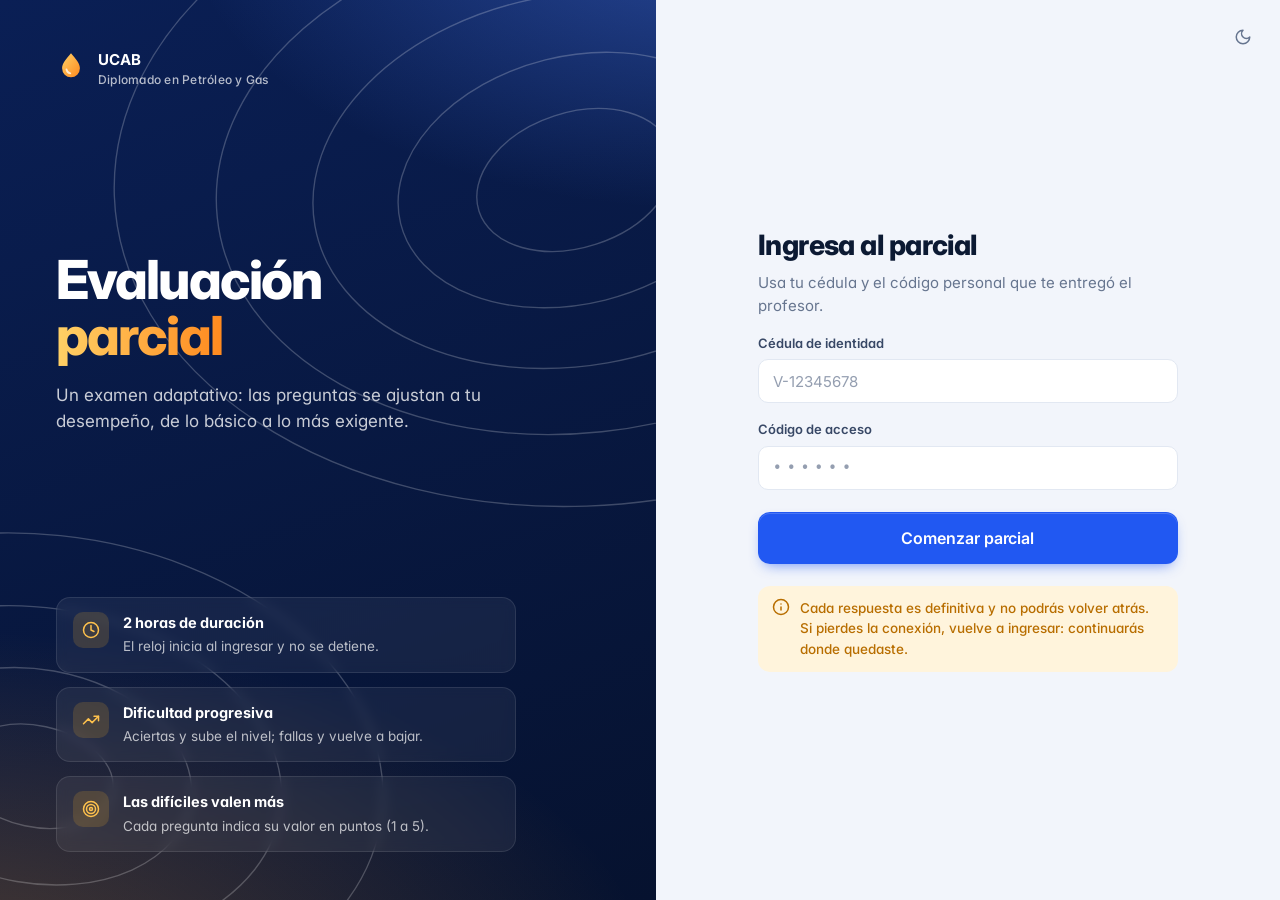
==== index.html @ 0deb5a7c "Ocultar la nota al estudiante: los resultados son solo para el profesor - El servidor ya no envía no" ====
<!doctype html>
<html lang="es">
<head>
<meta charset="utf-8">
<meta name="viewport" content="width=device-width, initial-scale=1">
<title>Parcial Petróleo y Gas</title>
<meta name="robots" content="noindex">
<link rel="icon" href="data:image/svg+xml,%3Csvg xmlns='http://www.w3.org/2000/svg' viewBox='0 0 32 32'%3E%3Cpath d='M16 2.5c5.6 6.6 9.5 11.1 9.5 16A9.5 9.5 0 0 1 6.5 18.5c0-4.9 3.9-9.4 9.5-16Z' fill='%23ff9a2e'/%3E%3C/svg%3E">
<link rel="preconnect" href="https://fonts.googleapis.com">
<link rel="preconnect" href="https://fonts.gstatic.com" crossorigin>
<link rel="stylesheet" href="https://fonts.googleapis.com/css2?family=Inter:wght@400;500;600;700;800&display=swap">
<link rel="stylesheet" href="assets/theme.css">
<link rel="stylesheet" href="assets/student.css">
</head>
<body>

<!-- ═════════ Ingreso ═════════ -->
<section id="login" class="auth">
  <aside class="hero">
    <svg class="topo" viewBox="0 0 800 800" preserveAspectRatio="xMidYMid slice" aria-hidden="true">
      <g fill="none" stroke="#fff" stroke-width="1.2">
        <ellipse cx="620" cy="160" rx="90" ry="60" transform="rotate(-18 620 160)"/>
        <ellipse cx="620" cy="160" rx="160" ry="110" transform="rotate(-14 620 160)"/>
        <ellipse cx="620" cy="160" rx="235" ry="165" transform="rotate(-10 620 160)"/>
        <ellipse cx="620" cy="160" rx="320" ry="225" transform="rotate(-6 620 160)"/>
        <ellipse cx="620" cy="160" rx="410" ry="290" transform="rotate(-2 620 160)"/>
        <ellipse cx="140" cy="690" rx="70" ry="45" transform="rotate(12 140 690)"/>
        <ellipse cx="140" cy="690" rx="140" ry="95" transform="rotate(10 140 690)"/>
        <ellipse cx="140" cy="690" rx="220" ry="150" transform="rotate(8 140 690)"/>
        <ellipse cx="140" cy="690" rx="310" ry="215" transform="rotate(6 140 690)"/>
      </g>
    </svg>
    <div class="brand"><span data-logo></span><div>UCAB<small>Diplomado en Petróleo y Gas</small></div></div>
    <div>
      <h1>Evaluación <em>parcial</em></h1>
      <p class="lead">Un examen adaptativo: las preguntas se ajustan a tu desempeño, de lo básico a lo más exigente.</p>
    </div>
    <div class="feats">
      <div class="feat"><div class="ic" data-ic="clock"></div><div><b id="f-dur">2 horas de duración</b><span>El reloj inicia al ingresar y no se detiene.</span></div></div>
      <div class="feat"><div class="ic" data-ic="trend"></div><div><b>Dificultad progresiva</b><span>Aciertas y sube el nivel; fallas y vuelve a bajar.</span></div></div>
      <div class="feat"><div class="ic" data-ic="target"></div><div><b>Las difíciles valen más</b><span>Cada pregunta indica su valor en puntos (1 a 5).</span></div></div>
    </div>
  </aside>

  <div class="auth-side">
    <button class="theme-btn" data-theme-btn aria-label="Cambiar tema"></button>
    <div class="auth-card">
      <h2>Ingresa al parcial</h2>
      <p class="sub">Usa tu cédula y el código personal que te entregó el profesor.</p>
      <form id="f-login" autocomplete="off" novalidate>
        <label class="field"><span>Cédula de identidad</span>
          <input class="input" id="ced" type="text" inputmode="numeric" required placeholder="V-12345678"></label>
        <label class="field"><span>Código de acceso</span>
          <input class="input code-input" id="cod" type="text" required maxlength="12" autocapitalize="characters" placeholder="••••••"></label>
        <button id="b-login" class="btn lg" type="submit" style="width:100%;margin-top:22px">Comenzar parcial</button>
        <div id="login-msg" class="msg err hide" role="alert"></div>
      </form>
      <div class="note"><span data-ic="info"></span><div>Cada respuesta es definitiva y no podrás volver atrás. Si pierdes la conexión, vuelve a ingresar: continuarás donde quedaste.</div></div>
    </div>
  </div>
</section>

<!-- ═════════ Examen ═════════ -->
<section id="exam" class="hide">
  <header class="examtop">
    <div class="in">
      <div class="brand" style="font-size:14px"><span data-logo></span><div>Parcial<small>Petróleo y Gas · UCAB</small></div></div>
      <div class="who"><b id="nombre"></b><span class="muted" id="prog-txt"></span></div>
      <div id="timer" class="timer" role="timer" aria-label="Tiempo restante"><span data-ic="clock"></span><span id="timer-txt">--:--:--</span></div>
    </div>
    <div class="progress" aria-hidden="true"><i id="bar"></i></div>
  </header>

  <main class="qwrap">
    <div id="qbox">
      <div class="qmeta">
        <span class="qnum" id="qnum">Pregunta 1 de 50</span>
        <span class="chip" id="tema"></span>
        <span class="valor"><span class="dots" id="dots"></span><span id="peso"></span></span>
      </div>
      <h2 class="qtext" id="enun"></h2>
      <div class="opts" id="opts" role="radiogroup" aria-labelledby="enun"></div>
      <div id="exam-msg" class="msg err hide" role="alert"></div>
    </div>
  </main>

  <div class="actionbar">
    <div class="in">
      <span class="hint">Atajos: <kbd>A</kbd>–<kbd>D</kbd> para elegir · <kbd>Enter</kbd> para confirmar</span>
      <button id="b-resp" class="btn lg" disabled>Confirmar respuesta</button>
    </div>
  </div>
</section>

<!-- ═════════ Resultado ═════════ -->
<section id="fin" class="finwrap hide">
  <div class="card fincard">
    <div class="brand" style="justify-content:center"><span data-logo></span></div>
    <div class="done-ic" data-ic="check"></div>
    <h2 style="font-size:24px" id="fin-tit">Parcial entregado</h2>
    <p class="muted" id="fin-sub" style="margin-top:6px"></p>
    <div class="finstats">
      <div><b id="fs-resp">0</b><span>preguntas respondidas</span></div>
      <div><b id="fs-hora">—</b><span>hora de entrega</span></div>
    </div>
    <div class="note-fin">Tus respuestas quedaron registradas. La calificación la publicará el profesor.</div>
    <p class="muted" style="font-size:13px;margin-top:18px">Ya puedes cerrar esta página.</p>
  </div>
</section>

<script src="assets/config.js"></script>
<script src="assets/api.js"></script>
<script>
const $ = (id) => document.getElementById(id);
const KEY = "parcial_token";
let token = null, deadline = 0, qActual = null, tick = null, enviando = false, cerrando = false, avisos = {};

document.querySelectorAll("[data-ic]").forEach((el) => { el.innerHTML = icon(el.dataset.ic); });

function show(sec) {
  ["login", "exam", "fin"].forEach((s) => $(s).classList.toggle("hide", s !== sec));
}
function setMsg(el, txt) {
  el.innerHTML = txt ? icon("alert") + `<span>${esc(txt)}</span>` : "";
  el.classList.toggle("hide", !txt);
}
function fmt(s) {
  const h = Math.floor(s / 3600), m = Math.floor((s % 3600) / 60), x = s % 60;
  return [h, m, x].map((n) => String(n).padStart(2, "0")).join(":");
}

function actualizarReloj() {
  const resta = Math.max(0, Math.round((deadline - Date.now()) / 1000));
  $("timer-txt").textContent = fmt(resta);
  $("timer").classList.toggle("warn", resta <= 600 && resta > 120);
  $("timer").classList.toggle("bad", resta <= 120);
  if (resta <= 600 && resta > 590 && !avisos.diez) { avisos.diez = 1; toast("Quedan 10 minutos.", "warn"); }
  if (resta <= 120 && resta > 110 && !avisos.dos) { avisos.dos = 1; toast("Quedan 2 minutos. Al terminar el tiempo el parcial se entrega solo.", "err", 7000); }
  if (resta === 0 && !cerrando) {
    cerrando = true;
    // el servidor es la autoridad: al consultar el estado cierra el examen si ya venció
    rpc("parcial_estado", { p_token: token }).then(render).catch(() => { cerrando = false; });
  }
}
function iniciarReloj(segundos) {
  deadline = Date.now() + segundos * 1000;
  clearInterval(tick);
  actualizarReloj();
  tick = setInterval(actualizarReloj, 1000);
}

function render(r) {
  cerrando = false;
  if (r.nombre) store.set("parcial_nombre", r.nombre);
  $("nombre").textContent = r.nombre || store.get("parcial_nombre") || "";
  if (r.estado === "finalizado") return mostrarFin(r);
  show("exam");
  iniciarReloj(r.restante_seg);
  qActual = r.pregunta;
  $("qnum").textContent = `Pregunta ${r.respondidas + 1} de ${r.total}`;
  $("prog-txt").textContent = `${r.respondidas} de ${r.total} respondidas`;
  $("bar").style.width = (r.respondidas / r.total) * 100 + "%";
  $("tema").textContent = qActual.tema || "General";
  $("dots").innerHTML = [1, 2, 3, 4, 5].map((n) => `<i class="${n <= qActual.peso ? "on" : ""}"></i>`).join("");
  $("peso").textContent = `${qActual.peso} ${qActual.peso === 1 ? "punto" : "puntos"}`;
  $("enun").textContent = qActual.enunciado;
  const cont = $("opts");
  cont.innerHTML = qActual.opciones.map((txt, i) => `
    <label class="opt"><input type="radio" name="op" value="${i}"><span class="k">${"ABCDE"[i]}</span><span>${esc(txt)}</span></label>`).join("");
  cont.querySelectorAll("input").forEach((inp) => inp.addEventListener("change", seleccion));
  $("b-resp").disabled = true;
  setMsg($("exam-msg"), "");
  const box = $("qbox"); box.classList.remove("fade-in"); void box.offsetWidth; box.classList.add("fade-in");
  window.scrollTo(0, 0);
}
function seleccion() {
  document.querySelectorAll(".opt").forEach((o) => o.classList.toggle("sel", o.querySelector("input").checked));
  $("b-resp").disabled = false;
}

function mostrarFin(r) {
  clearInterval(tick);
  store.del(KEY); // equipo compartido: no dejar la sesión guardada
  const res = r.resultado || {};
  const motivos = {
    completado: "Respondiste todas las preguntas.",
    entregado: "Entregaste el parcial.",
    entregado_por_profesor: "El profesor cerró tu parcial.",
    tiempo_agotado: "Se agotó el tiempo; las preguntas sin responder cuentan como 0.",
  };
  // La nota no se muestra al estudiante: el servidor ni siquiera la envía.
  $("fin-sub").textContent = motivos[res.motivo] || "";
  $("fs-resp").textContent = `${r.respondidas} / ${r.total}`;
  $("fs-hora").textContent = res.finalizado_en
    ? new Date(res.finalizado_en).toLocaleTimeString("es-VE", { hour: "2-digit", minute: "2-digit" }) : "—";
  show("fin");
}

$("f-login").addEventListener("submit", async (e) => {
  e.preventDefault();
  setMsg($("login-msg"), "");
  if (!$("ced").value.trim() || !$("cod").value.trim()) return setMsg($("login-msg"), "Escribe tu cédula y tu código.");
  const b = $("b-login");
  b.disabled = true; b.innerHTML = `<span class="spinner"></span> Verificando…`;
  try {
    const r = await rpc("parcial_iniciar", { p_cedula: $("ced").value, p_codigo: $("cod").value });
    if (r.error) throw new Error(r.error);
    token = r.token;
    store.set(KEY, token);
    render(r);
  } catch (err) {
    setMsg($("login-msg"), err.message);
  } finally {
    b.disabled = false; b.textContent = "Comenzar parcial";
  }
});

async function responder() {
  if (enviando) return;
  const sel = document.querySelector('input[name="op"]:checked');
  if (!sel) return;
  enviando = true;
  const b = $("b-resp");
  b.disabled = true; b.innerHTML = `<span class="spinner"></span> Enviando…`;
  try {
    render(await rpc("parcial_responder", { p_token: token, p_pregunta_id: qActual.id, p_opcion: Number(sel.value) }));
  } catch (err) {
    setMsg($("exam-msg"), err.message);
    b.disabled = false;
  } finally {
    enviando = false;
    b.textContent = "Confirmar respuesta";
  }
}
$("b-resp").addEventListener("click", responder);

// Atajos de teclado durante el examen
document.addEventListener("keydown", (e) => {
  if ($("exam").classList.contains("hide") || e.ctrlKey || e.metaKey || e.altKey) return;
  const i = "ABCDE".indexOf(e.key.toUpperCase());
  const inputs = document.querySelectorAll('input[name="op"]');
  if (i >= 0 && inputs[i]) { inputs[i].checked = true; inputs[i].focus(); seleccion(); e.preventDefault(); }
  else if (e.key === "Enter" && !$("b-resp").disabled) { e.preventDefault(); responder(); }
});

window.addEventListener("beforeunload", (e) => {
  if (!$("exam").classList.contains("hide")) { e.preventDefault(); e.returnValue = ""; }
});

// Retomar sesión tras recargar la página
(async function () {
  const guardado = store.get(KEY);
  if (!guardado) return;
  try {
    token = guardado;
    render(await rpc("parcial_estado", { p_token: token }));
  } catch (e) {
    store.del(KEY); token = null; show("login");
  }
})();
</script>
</body>
</html>
---- assets/theme.css ----
/* ───────── Sistema de diseño compartido ───────── */
:root {
  --font: "Inter", system-ui, -apple-system, "Segoe UI", Roboto, sans-serif;
  --bg: #f2f5fb;
  --surface: #ffffff;
  --surface-2: #f7f9fd;
  --ink: #0c1a33;
  --ink-2: #384866;
  --muted: #66758f;
  --line: #e2e8f2;
  --line-2: #edf1f8;
  --navy: #081a45;
  --brand: #2158f2;
  --brand-600: #1a47cc;
  --brand-50: #e9efff;
  --brand-ink: #ffffff;
  --amber: #ffb224;
  --amber-50: #fff4dc;
  --ok: #0c9d61;
  --ok-50: #e2f6ec;
  --warn: #b86e00;
  --warn-50: #fff2d9;
  --bad: #d82f3d;
  --bad-50: #fdebed;
  --shadow-sm: 0 1px 2px rgba(12, 26, 51, .06), 0 1px 1px rgba(12, 26, 51, .04);
  --shadow: 0 8px 24px -8px rgba(12, 26, 51, .14), 0 2px 6px rgba(12, 26, 51, .05);
  --shadow-lg: 0 24px 60px -12px rgba(12, 26, 51, .28);
  --r-sm: 8px; --r: 12px; --r-lg: 18px;
  color-scheme: light;
}
:root[data-theme="dark"] {
  --bg: #080e1c; --surface: #111a2e; --surface-2: #16213a; --ink: #e9eefb; --ink-2: #bcc7de;
  --muted: #8b9ab6; --line: #22304d; --line-2: #1b2742; --navy: #050b1a;
  --brand: #5b8cff; --brand-600: #7da3ff; --brand-50: #172a57; --brand-ink: #06112b;
  --amber: #ffc24d; --amber-50: #3a2d0f; --ok: #3ccf8e; --ok-50: #11322a; --warn: #f2a93b;
  --warn-50: #3a2a0c; --bad: #ff6b78; --bad-50: #3b1620;
  --shadow-sm: 0 1px 2px rgba(0, 0, 0, .4); --shadow: 0 8px 24px -8px rgba(0, 0, 0, .6);
  --shadow-lg: 0 24px 60px -12px rgba(0, 0, 0, .7);
  color-scheme: dark;
}
@media (prefers-color-scheme: dark) {
  :root:not([data-theme="light"]) {
    --bg: #080e1c; --surface: #111a2e; --surface-2: #16213a; --ink: #e9eefb; --ink-2: #bcc7de;
    --muted: #8b9ab6; --line: #22304d; --line-2: #1b2742; --navy: #050b1a;
    --brand: #5b8cff; --brand-600: #7da3ff; --brand-50: #172a57; --brand-ink: #06112b;
    --amber: #ffc24d; --amber-50: #3a2d0f; --ok: #3ccf8e; --ok-50: #11322a; --warn: #f2a93b;
    --warn-50: #3a2a0c; --bad: #ff6b78; --bad-50: #3b1620;
    --shadow-sm: 0 1px 2px rgba(0, 0, 0, .4); --shadow: 0 8px 24px -8px rgba(0, 0, 0, .6);
    --shadow-lg: 0 24px 60px -12px rgba(0, 0, 0, .7);
    color-scheme: dark;
  }
}

* { box-sizing: border-box; }
html { -webkit-text-size-adjust: 100%; scroll-behavior: smooth; }
body {
  margin: 0; background: var(--bg); color: var(--ink);
  font: 15px/1.55 var(--font); font-feature-settings: "cv11", "ss01";
  -webkit-font-smoothing: antialiased;
}
h1, h2, h3, h4 { margin: 0; line-height: 1.25; letter-spacing: -.02em; }
p { margin: 0; }
a { color: var(--brand); }
code, .mono { font-family: ui-monospace, "SF Mono", Menlo, Consolas, monospace; }
.muted { color: var(--muted); }
.hide { display: none !important; }
.sr-only { position: absolute; width: 1px; height: 1px; overflow: hidden; clip: rect(0 0 0 0); white-space: nowrap; }
.num { font-variant-numeric: tabular-nums; }
svg.i { width: 18px; height: 18px; fill: none; stroke: currentColor; stroke-width: 2; stroke-linecap: round; stroke-linejoin: round; flex: none; }

:focus-visible { outline: 3px solid color-mix(in srgb, var(--brand) 55%, transparent); outline-offset: 2px; border-radius: 6px; }

/* Botones */
.btn {
  display: inline-flex; align-items: center; justify-content: center; gap: 8px;
  font: 600 14px/1 var(--font); letter-spacing: -.005em;
  padding: 0 16px; height: 42px; border-radius: 10px; cursor: pointer; text-decoration: none;
  border: 1px solid transparent; background: var(--brand); color: var(--brand-ink);
  transition: background .15s, transform .08s, box-shadow .15s, border-color .15s;
  box-shadow: 0 1px 0 rgba(255, 255, 255, .18) inset, 0 6px 14px -6px color-mix(in srgb, var(--brand) 70%, transparent);
  white-space: nowrap;
}
.btn:hover { background: var(--brand-600); }
.btn:active { transform: translateY(1px); }
.btn:disabled { opacity: .45; cursor: not-allowed; box-shadow: none; transform: none; }
.btn.secondary { background: var(--surface); color: var(--ink); border-color: var(--line); box-shadow: var(--shadow-sm); }
.btn.secondary:hover { background: var(--surface-2); border-color: color-mix(in srgb, var(--ink) 20%, var(--line)); }
.btn.ghost { background: transparent; color: var(--ink-2); box-shadow: none; }
.btn.ghost:hover { background: var(--line-2); }
.btn.danger { background: var(--bad-50); color: var(--bad); box-shadow: none; border-color: transparent; }
.btn.danger:hover { background: color-mix(in srgb, var(--bad) 18%, var(--surface)); }
.btn.sm { height: 34px; padding: 0 12px; font-size: 13px; border-radius: 8px; }
.btn.icon { width: 38px; height: 38px; padding: 0; }
.btn.sm.icon { width: 32px; height: 32px; }
.btn.lg { height: 52px; font-size: 16px; padding: 0 26px; border-radius: 12px; }

/* Formularios */
.field { display: block; margin-top: 16px; }
.field > span { display: block; font-size: 13px; font-weight: 600; color: var(--ink-2); margin-bottom: 6px; }
.input, .select, .textarea {
  width: 100%; height: 44px; padding: 0 14px; font: 500 15px var(--font); color: var(--ink);
  background: var(--surface); border: 1px solid var(--line); border-radius: 10px;
  transition: border-color .15s, box-shadow .15s;
}
.textarea { height: auto; min-height: 150px; padding: 12px 14px; font: 500 13px/1.6 ui-monospace, Menlo, Consolas, monospace; resize: vertical; }
.input::placeholder, .textarea::placeholder { color: color-mix(in srgb, var(--muted) 70%, transparent); font-weight: 400; }
.input:hover, .select:hover, .textarea:hover { border-color: color-mix(in srgb, var(--ink) 22%, var(--line)); }
.input:focus, .select:focus, .textarea:focus {
  outline: none; border-color: var(--brand);
  box-shadow: 0 0 0 4px color-mix(in srgb, var(--brand) 20%, transparent);
}
.input.sm, .select.sm { height: 36px; font-size: 14px; border-radius: 8px; }

/* Superficies */
.card { background: var(--surface); border: 1px solid var(--line); border-radius: var(--r-lg); box-shadow: var(--shadow-sm); }

/* Etiquetas de estado */
.pill {
  display: inline-flex; align-items: center; gap: 6px; font-size: 12px; font-weight: 600;
  padding: 3px 10px 3px 8px; border-radius: 99px; background: var(--line-2); color: var(--ink-2); white-space: nowrap;
}
.pill::before { content: ""; width: 6px; height: 6px; border-radius: 50%; background: currentColor; opacity: .85; }
.pill.ok, .pill.finalizado { background: var(--ok-50); color: var(--ok); }
.pill.warn, .pill.en_curso { background: var(--warn-50); color: var(--warn); }
.pill.bad { background: var(--bad-50); color: var(--bad); }
.pill.info { background: var(--brand-50); color: var(--brand); }
.pill.sin_iniciar { background: var(--line-2); color: var(--muted); }
.pill.en_curso::before { animation: blink 1.4s infinite; }
@keyframes blink { 50% { opacity: .25; } }

/* Mensajes y avisos */
.msg { display: flex; gap: 10px; align-items: flex-start; padding: 12px 14px; border-radius: 10px; font-size: 14px; font-weight: 500; margin-top: 14px; }
.msg.err { background: var(--bad-50); color: var(--bad); }
.msg.ok { background: var(--ok-50); color: var(--ok); }
.msg.info { background: var(--brand-50); color: var(--brand); }

.toasts { position: fixed; z-index: 100; right: 16px; bottom: 16px; display: grid; gap: 10px; max-width: min(380px, calc(100vw - 32px)); }
.toast {
  display: flex; gap: 10px; align-items: flex-start; padding: 12px 14px; border-radius: 12px;
  background: var(--navy); color: #fff; box-shadow: var(--shadow-lg); font-size: 14px; font-weight: 500;
  animation: rise .25s ease both;
}
.toast.ok { background: #0b6b45; } .toast.err { background: #a8222e; } .toast.warn { background: #9a5b00; }
@keyframes rise { from { transform: translateY(10px); opacity: 0; } }

.spinner {
  width: 18px; height: 18px; border-radius: 50%; border: 2.5px solid currentColor; border-right-color: transparent;
  animation: spin .7s linear infinite; display: inline-block;
}
@keyframes spin { to { transform: rotate(360deg); } }

.theme-btn { background: transparent; border: 0; color: inherit; cursor: pointer; width: 38px; height: 38px; border-radius: 10px; display: grid; place-items: center; }
.theme-btn:hover { background: rgba(127, 140, 170, .18); }

@media (prefers-reduced-motion: reduce) {
  *, *::before, *::after { animation-duration: .01ms !important; transition-duration: .01ms !important; scroll-behavior: auto !important; }
}
---- assets/student.css ----
/* ───────── Página del estudiante ───────── */

/* Ingreso */
.auth { min-height: 100vh; display: grid; grid-template-columns: 1.05fr 1fr; }
.hero {
  position: relative; overflow: hidden; color: #fff; padding: 48px 56px;
  display: flex; flex-direction: column; justify-content: space-between; gap: 40px;
  background:
    radial-gradient(1200px 600px at -10% 110%, rgba(255, 160, 40, .28), transparent 60%),
    radial-gradient(900px 500px at 110% -10%, rgba(80, 130, 255, .45), transparent 60%),
    linear-gradient(160deg, #0a1f55 0%, #06122f 100%);
}
.hero .topo { position: absolute; inset: 0; width: 100%; height: 100%; opacity: .22; pointer-events: none; }
.hero > * { position: relative; }
.brand { display: flex; align-items: center; gap: 12px; font-weight: 700; letter-spacing: -.01em; }
.brand small { display: block; font-weight: 500; opacity: .7; font-size: 12px; letter-spacing: .02em; }
.hero h1 { font-size: clamp(34px, 4.2vw, 54px); font-weight: 800; letter-spacing: -.035em; line-height: 1.04; max-width: 12ch; }
.hero h1 em { font-style: normal; background: linear-gradient(90deg, #ffd166, #ff8a1f); -webkit-background-clip: text; background-clip: text; color: transparent; }
.hero .lead { margin-top: 18px; font-size: 17px; color: rgba(255, 255, 255, .78); max-width: 44ch; }
.feats { display: grid; gap: 14px; max-width: 460px; }
.feat { display: flex; gap: 14px; align-items: flex-start; padding: 14px 16px; border-radius: 14px; background: rgba(255, 255, 255, .06); border: 1px solid rgba(255, 255, 255, .1); backdrop-filter: blur(6px); }
.feat .ic { width: 36px; height: 36px; border-radius: 10px; display: grid; place-items: center; background: rgba(255, 178, 36, .16); color: #ffc24d; flex: none; }
.feat b { display: block; font-size: 14.5px; }
.feat span { font-size: 13.5px; color: rgba(255, 255, 255, .7); }

.auth-side { display: grid; place-items: center; padding: 40px 24px; position: relative; }
.auth-side .theme-btn { position: absolute; top: 18px; right: 18px; color: var(--muted); }
.auth-card { width: 100%; max-width: 420px; }
.auth-card h2 { font-size: 28px; font-weight: 800; }
.auth-card .sub { color: var(--muted); margin-top: 8px; }
.auth-card .note { display: flex; gap: 10px; margin-top: 22px; padding: 12px 14px; border-radius: 12px; background: var(--amber-50); color: var(--warn); font-size: 13.5px; font-weight: 500; }
.code-input { letter-spacing: .32em; text-transform: uppercase; font-weight: 700; font-family: ui-monospace, Menlo, Consolas, monospace; }

/* Examen */
.examtop {
  position: sticky; top: 0; z-index: 10; background: color-mix(in srgb, var(--surface) 88%, transparent);
  backdrop-filter: saturate(1.4) blur(12px); border-bottom: 1px solid var(--line);
}
.examtop .in { max-width: 980px; margin: 0 auto; padding: 12px 20px; display: flex; align-items: center; gap: 14px; }
.examtop .who { margin-left: auto; text-align: right; font-size: 13px; line-height: 1.3; }
.examtop .who b { display: block; font-size: 14px; }
.timer {
  display: inline-flex; align-items: center; gap: 8px; height: 40px; padding: 0 14px; border-radius: 12px;
  font: 700 17px var(--font); font-variant-numeric: tabular-nums; background: var(--brand-50); color: var(--brand);
  transition: background .3s, color .3s;
}
.timer.warn { background: var(--warn-50); color: var(--warn); }
.timer.bad { background: var(--bad); color: #fff; animation: pulse 1s infinite; }
@keyframes pulse { 50% { box-shadow: 0 0 0 6px color-mix(in srgb, var(--bad) 25%, transparent); } }
.progress { height: 4px; background: var(--line-2); }
.progress > i { display: block; height: 100%; width: 0; background: linear-gradient(90deg, var(--brand), #7aa2ff); transition: width .5s cubic-bezier(.2, .8, .2, 1); }

.qwrap { max-width: 780px; margin: 0 auto; padding: 32px 20px 140px; }
.qmeta { display: flex; align-items: center; gap: 10px; flex-wrap: wrap; }
.qnum { font-size: 13px; font-weight: 700; color: var(--muted); text-transform: uppercase; letter-spacing: .08em; }
.chip { font-size: 12.5px; font-weight: 600; padding: 4px 10px; border-radius: 99px; background: var(--line-2); color: var(--ink-2); }
.valor { margin-left: auto; display: inline-flex; align-items: center; gap: 8px; font-size: 13px; font-weight: 600; color: var(--ink-2); }
.dots { display: inline-flex; gap: 3px; }
.dots i { width: 8px; height: 8px; border-radius: 50%; background: var(--line); }
.dots i.on { background: var(--amber); box-shadow: 0 0 0 2px color-mix(in srgb, var(--amber) 22%, transparent); }
.qtext { margin: 22px 0 26px; font-size: clamp(19px, 2.3vw, 24px); font-weight: 650; letter-spacing: -.015em; line-height: 1.4; white-space: pre-line; }
.opts { display: grid; gap: 12px; }
.opt {
  display: flex; align-items: center; gap: 14px; padding: 16px 18px; cursor: pointer;
  background: var(--surface); border: 1.5px solid var(--line); border-radius: 14px; box-shadow: var(--shadow-sm);
  transition: border-color .15s, background .15s, transform .1s, box-shadow .15s; font-size: 15.5px; font-weight: 500;
}
.opt:hover { border-color: color-mix(in srgb, var(--brand) 55%, var(--line)); transform: translateY(-1px); box-shadow: var(--shadow); }
.opt input { position: absolute; opacity: 0; pointer-events: none; }
.opt .k {
  width: 34px; height: 34px; border-radius: 10px; flex: none; display: grid; place-items: center;
  font-weight: 800; font-size: 14px; background: var(--surface-2); border: 1px solid var(--line); color: var(--ink-2);
  transition: all .15s;
}
.opt.sel { border-color: var(--brand); background: color-mix(in srgb, var(--brand) 7%, var(--surface)); box-shadow: 0 0 0 4px color-mix(in srgb, var(--brand) 14%, transparent); }
.opt.sel .k { background: var(--brand); border-color: var(--brand); color: var(--brand-ink); }
.opt:focus-within { outline: 3px solid color-mix(in srgb, var(--brand) 45%, transparent); outline-offset: 2px; }
.fade-in { animation: fadein .35s ease both; }
@keyframes fadein { from { opacity: 0; transform: translateY(8px); } }

.actionbar {
  position: fixed; left: 0; right: 0; bottom: 0; z-index: 10;
  background: color-mix(in srgb, var(--surface) 92%, transparent); backdrop-filter: blur(12px);
  border-top: 1px solid var(--line);
}
.actionbar .in { max-width: 780px; margin: 0 auto; padding: 14px 20px; display: flex; align-items: center; gap: 14px; }
.actionbar .hint { font-size: 13px; color: var(--muted); }
.actionbar .btn { margin-left: auto; min-width: 210px; }
kbd { font: 600 11.5px ui-monospace, Menlo, monospace; padding: 2px 6px; border-radius: 5px; border: 1px solid var(--line); border-bottom-width: 2px; background: var(--surface); color: var(--ink-2); }

/* Resultado */
.finwrap { min-height: 100vh; display: grid; place-items: center; padding: 32px 20px; }
.fincard { width: 100%; max-width: 520px; padding: 40px 32px; text-align: center; box-shadow: var(--shadow); }
.done-ic {
  width: 76px; height: 76px; margin: 22px auto 18px; border-radius: 50%; display: grid; place-items: center;
  background: var(--ok-50); color: var(--ok); box-shadow: 0 0 0 10px color-mix(in srgb, var(--ok) 8%, transparent);
  animation: popin .45s cubic-bezier(.2, .8, .2, 1.3) both;
}
.done-ic svg.i { width: 38px; height: 38px; stroke-width: 2.6; }
@keyframes popin { from { transform: scale(.6); opacity: 0; } }
.note-fin { margin-top: 18px; padding: 12px 14px; border-radius: 12px; background: var(--brand-50); color: var(--brand); font-size: 14px; font-weight: 500; }
.finstats { display: grid; grid-template-columns: 1fr 1fr; gap: 12px; margin-top: 22px; }
.finstats div { padding: 14px; border-radius: 12px; background: var(--surface-2); border: 1px solid var(--line); }
.finstats b { display: block; font-size: 22px; font-variant-numeric: tabular-nums; }
.finstats span { font-size: 12.5px; color: var(--muted); }

@media (max-width: 960px) {
  .auth { grid-template-columns: 1fr; }
  .hero { padding: 28px 22px 30px; gap: 22px; }
  .hero h1 { font-size: 32px; }
  .hero .lead { font-size: 15px; margin-top: 10px; }
  .feats { grid-template-columns: 1fr; gap: 8px; }
  .feat { padding: 10px 12px; }
  .feat span { display: none; }
  .auth-side { padding: 28px 16px 40px; place-items: start center; }
}
@media (max-width: 560px) {
  .examtop .in { padding: 10px 16px; gap: 10px; }
  .examtop .who { display: none; }
  .timer { margin-left: auto; }
  .qwrap { padding: 22px 16px 130px; }
  .actionbar .in { padding: 12px 16px; }
  .actionbar .hint { display: none; }
  .actionbar .btn { width: 100%; min-width: 0; }
  .opt { padding: 14px; }
  .fincard { padding: 30px 20px; }
}
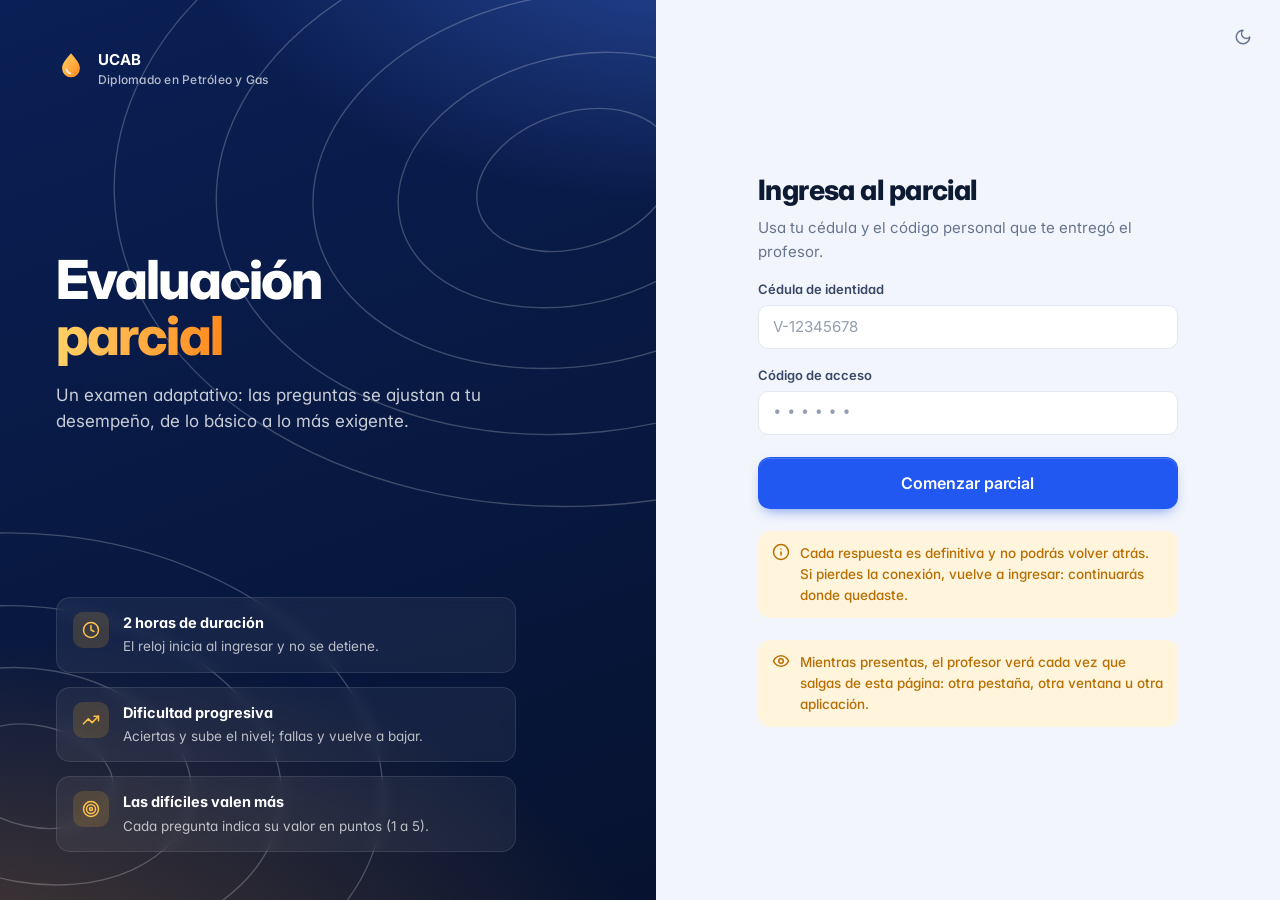
==== commit df11fc6e: "Registrar salidas de la página durante el parcial (antitrampa) La página del estudiante avisa al ser" ====
--- a/index.html
+++ b/index.html
@@ -56,6 +56,7 @@
         <div id="login-msg" class="msg err hide" role="alert"></div>
       </form>
       <div class="note"><span data-ic="info"></span><div>Cada respuesta es definitiva y no podrás volver atrás. Si pierdes la conexión, vuelve a ingresar: continuarás donde quedaste.</div></div>
+      <div class="note"><span data-ic="eye"></span><div>Mientras presentas, el profesor verá cada vez que salgas de esta página: otra pestaña, otra ventana u otra aplicación.</div></div>
     </div>
   </div>
 </section>
@@ -208,6 +209,7 @@
     token = r.token;
     store.set(KEY, token);
     render(r);
+    if (enExamen()) evento("volvio"); // cierra una salida previa (cerró la página y volvió a ingresar)
   } catch (err) {
     setMsg($("login-msg"), err.message);
   } finally {
@@ -247,6 +249,40 @@
   if (!$("exam").classList.contains("hide")) { e.preventDefault(); e.returnValue = ""; }
 });
 
+// ── Control de salidas: avisa al profesor si deja la página del parcial ──
+// Cambiar de pestaña o minimizar se registra al instante; pasar a otra ventana
+// (la página sigue visible pero sin foco) solo si dura más de 2 s, para no
+// contar avisos del sistema u otros instantes sin importancia.
+let fuera = false, tSalida = null;
+const enExamen = () => token && !$("exam").classList.contains("hide");
+function evento(tipo, motivo) {
+  const { SUPABASE_URL, SUPABASE_KEY } = window.PARCIAL_CONFIG;
+  // keepalive: el aviso sale aunque la pestaña se esté ocultando o cerrando
+  fetch(`${SUPABASE_URL}/rest/v1/rpc/parcial_evento`, {
+    method: "POST", keepalive: true,
+    headers: { apikey: SUPABASE_KEY, "Content-Type": "application/json" },
+    body: JSON.stringify({ p_token: token, p_tipo: tipo, p_motivo: motivo || null }),
+  }).catch(() => {});
+}
+function salir(motivo) {
+  if (!enExamen() || fuera) return;
+  fuera = true; evento("salio", motivo);
+}
+function volver() {
+  clearTimeout(tSalida);
+  if (!fuera || document.hidden || !document.hasFocus()) return;
+  fuera = false; evento("volvio");
+  toast("Saliste de la página del parcial. Quedó registrado para el profesor.", "warn", 6000);
+}
+document.addEventListener("visibilitychange", () => { if (document.hidden) { clearTimeout(tSalida); salir("pestana"); } else volver(); });
+window.addEventListener("blur", () => {
+  clearTimeout(tSalida);
+  if (enExamen()) tSalida = setTimeout(() => { if (!document.hasFocus()) salir("ventana"); }, 2000);
+});
+window.addEventListener("focus", volver);
+window.addEventListener("pagehide", () => salir("cerro"));
+document.addEventListener("copy", () => { if (enExamen()) evento("copio"); });
+
 // Retomar sesión tras recargar la página
 (async function () {
   const guardado = store.get(KEY);
@@ -254,6 +290,7 @@
   try {
     token = guardado;
     render(await rpc("parcial_estado", { p_token: token }));
+    if (enExamen()) evento("volvio");
   } catch (e) {
     store.del(KEY); token = null; show("login");
   }
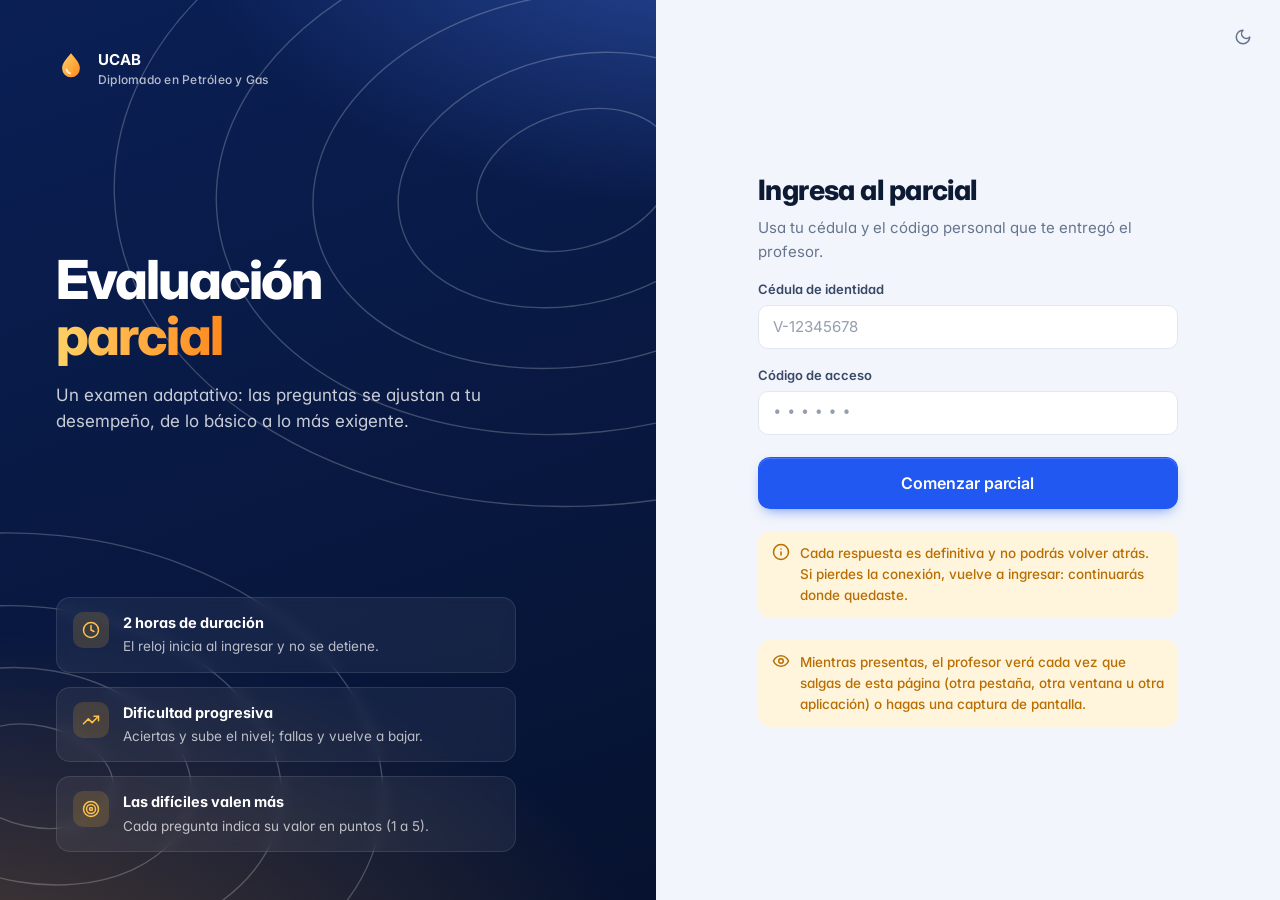
==== commit a74bb64e: "Registrar capturas de pantalla (tecla Impr Pant) durante el parcial La página del estudiante detecta" ====
--- a/index.html
+++ b/index.html
@@ -56,7 +56,7 @@
         <div id="login-msg" class="msg err hide" role="alert"></div>
       </form>
       <div class="note"><span data-ic="info"></span><div>Cada respuesta es definitiva y no podrás volver atrás. Si pierdes la conexión, vuelve a ingresar: continuarás donde quedaste.</div></div>
-      <div class="note"><span data-ic="eye"></span><div>Mientras presentas, el profesor verá cada vez que salgas de esta página: otra pestaña, otra ventana u otra aplicación.</div></div>
+      <div class="note"><span data-ic="eye"></span><div>Mientras presentas, el profesor verá cada vez que salgas de esta página (otra pestaña, otra ventana u otra aplicación) o hagas una captura de pantalla.</div></div>
     </div>
   </div>
 </section>
@@ -281,7 +281,34 @@
 });
 window.addEventListener("focus", volver);
 window.addEventListener("pagehide", () => salir("cerro"));
-document.addEventListener("copy", () => { if (enExamen()) evento("copio"); });
+// Copiar, cortar, arrastrar texto y el clic derecho quedan bloqueados durante el
+// examen. El intento de copiar se sigue registrando para el profesor.
+let avisoCopia = 0;
+function bloquear(e, registrar) {
+  if (!enExamen()) return;
+  e.preventDefault();
+  if (registrar) evento("copio");
+  if (Date.now() - avisoCopia > 4000) { avisoCopia = Date.now(); toast("Copiar está deshabilitado durante el parcial.", "warn"); }
+}
+document.addEventListener("copy", (e) => bloquear(e, true));
+document.addEventListener("cut", (e) => bloquear(e, true));
+document.addEventListener("contextmenu", (e) => bloquear(e, false));
+document.addEventListener("dragstart", (e) => bloquear(e, false));
+
+// Tecla Impr Pant (Windows): se registra y se vacía el portapapeles para que la
+// captura no se pueda pegar. Windows suele entregar solo keyup; algunos
+// navegadores también keydown, por eso se ignora un segundo aviso inmediato.
+let ultCaptura = 0;
+function captura(e) {
+  if (!enExamen() || (e.key !== "PrintScreen" && e.code !== "PrintScreen")) return;
+  if (Date.now() - ultCaptura < 1000) return;
+  ultCaptura = Date.now();
+  evento("captura");
+  if (navigator.clipboard) navigator.clipboard.writeText("").catch(() => {});
+  toast("Las capturas de pantalla no están permitidas. Quedó registrado para el profesor.", "err", 6000);
+}
+document.addEventListener("keyup", captura);
+document.addEventListener("keydown", captura);
 
 // Retomar sesión tras recargar la página
 (async function () {
--- a/assets/student.css
+++ b/assets/student.css
@@ -51,6 +51,8 @@
 .progress > i { display: block; height: 100%; width: 0; background: linear-gradient(90deg, var(--brand), #7aa2ff); transition: width .5s cubic-bezier(.2, .8, .2, 1); }
 
 .qwrap { max-width: 780px; margin: 0 auto; padding: 32px 20px 140px; }
+/* El texto del examen no se puede seleccionar (ver bloqueo de copia en index.html) */
+#exam { -webkit-user-select: none; user-select: none; -webkit-touch-callout: none; }
 .qmeta { display: flex; align-items: center; gap: 10px; flex-wrap: wrap; }
 .qnum { font-size: 13px; font-weight: 700; color: var(--muted); text-transform: uppercase; letter-spacing: .08em; }
 .chip { font-size: 12.5px; font-weight: 600; padding: 4px 10px; border-radius: 99px; background: var(--line-2); color: var(--ink-2); }
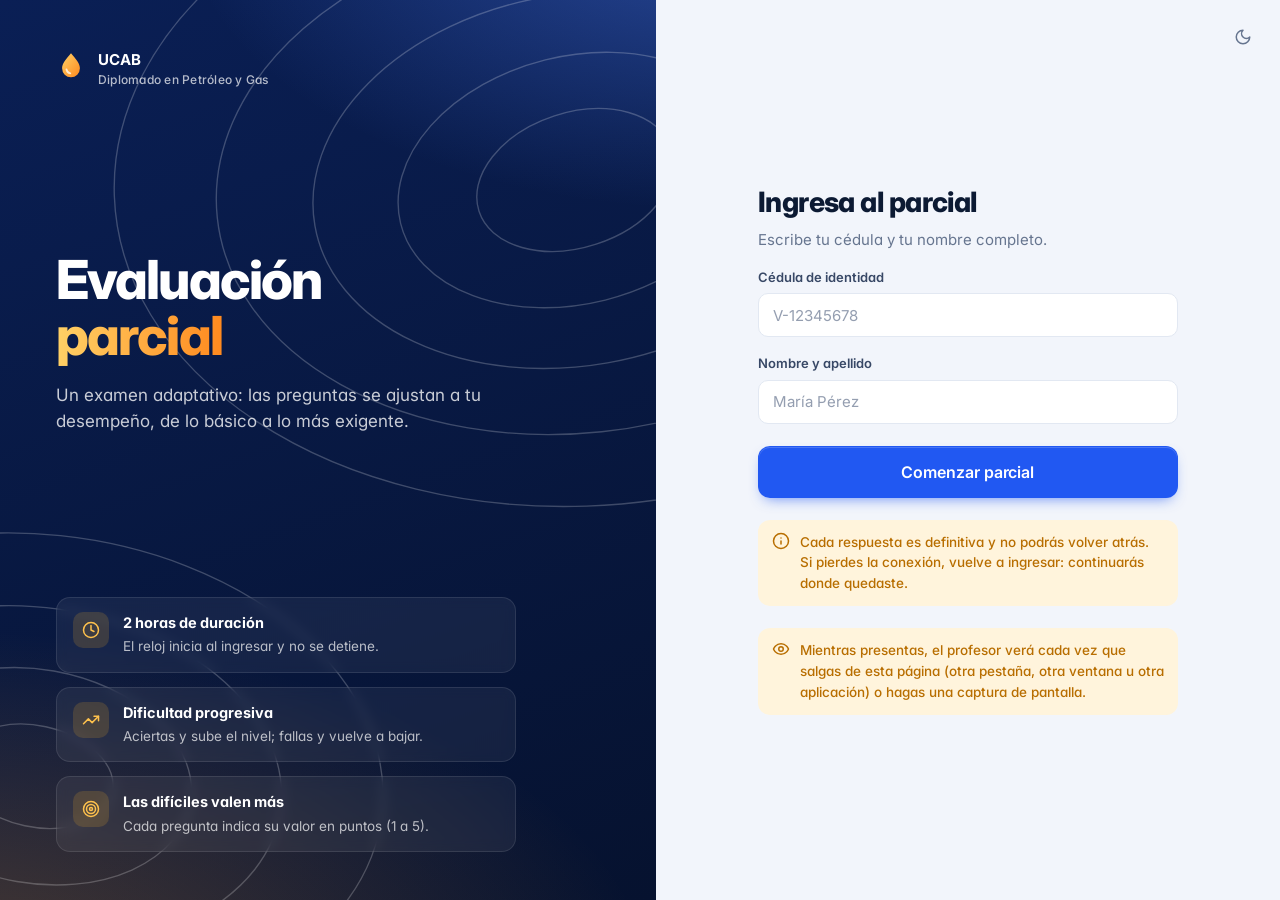
==== commit a67695f7: "Acceso al parcial con cédula y nombre, sin código Solo entran las cédulas activas de la lista. El no" ====
--- a/index.html
+++ b/index.html
@@ -46,12 +46,12 @@
     <button class="theme-btn" data-theme-btn aria-label="Cambiar tema"></button>
     <div class="auth-card">
       <h2>Ingresa al parcial</h2>
-      <p class="sub">Usa tu cédula y el código personal que te entregó el profesor.</p>
+      <p class="sub">Escribe tu cédula y tu nombre completo.</p>
       <form id="f-login" autocomplete="off" novalidate>
         <label class="field"><span>Cédula de identidad</span>
           <input class="input" id="ced" type="text" inputmode="numeric" required placeholder="V-12345678"></label>
-        <label class="field"><span>Código de acceso</span>
-          <input class="input code-input" id="cod" type="text" required maxlength="12" autocapitalize="characters" placeholder="••••••"></label>
+        <label class="field"><span>Nombre y apellido</span>
+          <input class="input" id="nom" type="text" required maxlength="80" autocomplete="name" autocapitalize="words" placeholder="María Pérez"></label>
         <button id="b-login" class="btn lg" type="submit" style="width:100%;margin-top:22px">Comenzar parcial</button>
         <div id="login-msg" class="msg err hide" role="alert"></div>
       </form>
@@ -200,11 +200,11 @@
 $("f-login").addEventListener("submit", async (e) => {
   e.preventDefault();
   setMsg($("login-msg"), "");
-  if (!$("ced").value.trim() || !$("cod").value.trim()) return setMsg($("login-msg"), "Escribe tu cédula y tu código.");
+  if (!$("ced").value.trim() || $("nom").value.trim().length < 3) return setMsg($("login-msg"), "Escribe tu cédula y tu nombre y apellido.");
   const b = $("b-login");
   b.disabled = true; b.innerHTML = `<span class="spinner"></span> Verificando…`;
   try {
-    const r = await rpc("parcial_iniciar", { p_cedula: $("ced").value, p_codigo: $("cod").value });
+    const r = await rpc("parcial_ingresar", { p_cedula: $("ced").value, p_nombre: $("nom").value });
     if (r.error) throw new Error(r.error);
     token = r.token;
     store.set(KEY, token);
@@ -275,11 +275,21 @@
   toast("Saliste de la página del parcial. Quedó registrado para el profesor.", "warn", 6000);
 }
 document.addEventListener("visibilitychange", () => { if (document.hidden) { clearTimeout(tSalida); salir("pestana"); } else volver(); });
+// Una pérdida de foco de menos de 2 s, sin ocultar la página, se registra aparte
+// como posible captura: es lo que ocurre al abrir Recortes (Win + Shift + S).
+// No se avisa al estudiante porque también puede ser un Alt+Tab o una ventana emergente.
+let perdioFoco = 0;
 window.addEventListener("blur", () => {
   clearTimeout(tSalida);
+  perdioFoco = enExamen() ? Date.now() : 0;
   if (enExamen()) tSalida = setTimeout(() => { if (!document.hasFocus()) salir("ventana"); }, 2000);
 });
-window.addEventListener("focus", volver);
+window.addEventListener("focus", () => {
+  const ms = perdioFoco ? Date.now() - perdioFoco : 0;
+  perdioFoco = 0;
+  if (enExamen() && !fuera && !document.hidden && ms >= 150 && ms < 2000) evento("foco");
+  volver();
+});
 window.addEventListener("pagehide", () => salir("cerro"));
 // Copiar, cortar, arrastrar texto y el clic derecho quedan bloqueados durante el
 // examen. El intento de copiar se sigue registrando para el profesor.
--- a/assets/student.css
+++ b/assets/student.css
@@ -29,7 +29,6 @@
 .auth-card h2 { font-size: 28px; font-weight: 800; }
 .auth-card .sub { color: var(--muted); margin-top: 8px; }
 .auth-card .note { display: flex; gap: 10px; margin-top: 22px; padding: 12px 14px; border-radius: 12px; background: var(--amber-50); color: var(--warn); font-size: 13.5px; font-weight: 500; }
-.code-input { letter-spacing: .32em; text-transform: uppercase; font-weight: 700; font-family: ui-monospace, Menlo, Consolas, monospace; }
 
 /* Examen */
 .examtop {
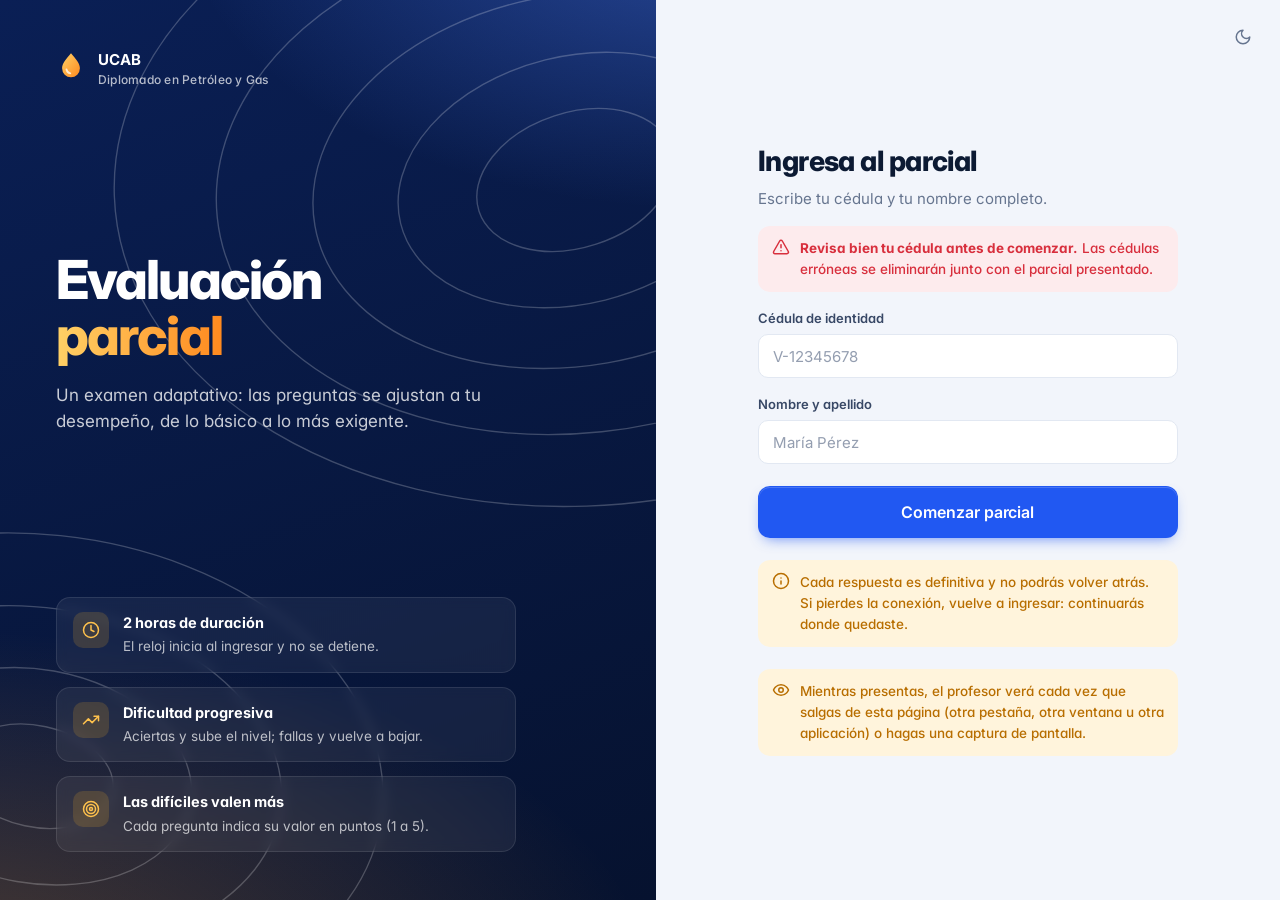
==== commit 0d036f33: "Aviso al ingresar: revisar la cédula, las erróneas se eliminarán Co-Authored-By: Claude Opus 5.5 <no" ====
--- a/index.html
+++ b/index.html
@@ -47,6 +47,7 @@
     <div class="auth-card">
       <h2>Ingresa al parcial</h2>
       <p class="sub">Escribe tu cédula y tu nombre completo.</p>
+      <div class="note bad" role="note"><span data-ic="alert"></span><div><b>Revisa bien tu cédula antes de comenzar.</b> Las cédulas erróneas se eliminarán junto con el parcial presentado.</div></div>
       <form id="f-login" autocomplete="off" novalidate>
         <label class="field"><span>Cédula de identidad</span>
           <input class="input" id="ced" type="text" inputmode="numeric" required placeholder="V-12345678"></label>
--- a/assets/student.css
+++ b/assets/student.css
@@ -28,6 +28,7 @@
 .auth-card { width: 100%; max-width: 420px; }
 .auth-card h2 { font-size: 28px; font-weight: 800; }
 .auth-card .sub { color: var(--muted); margin-top: 8px; }
+.auth-card .note.bad { margin: 16px 0 4px; background: var(--bad-50); color: var(--bad); }
 .auth-card .note { display: flex; gap: 10px; margin-top: 22px; padding: 12px 14px; border-radius: 12px; background: var(--amber-50); color: var(--warn); font-size: 13.5px; font-weight: 500; }
 
 /* Examen */
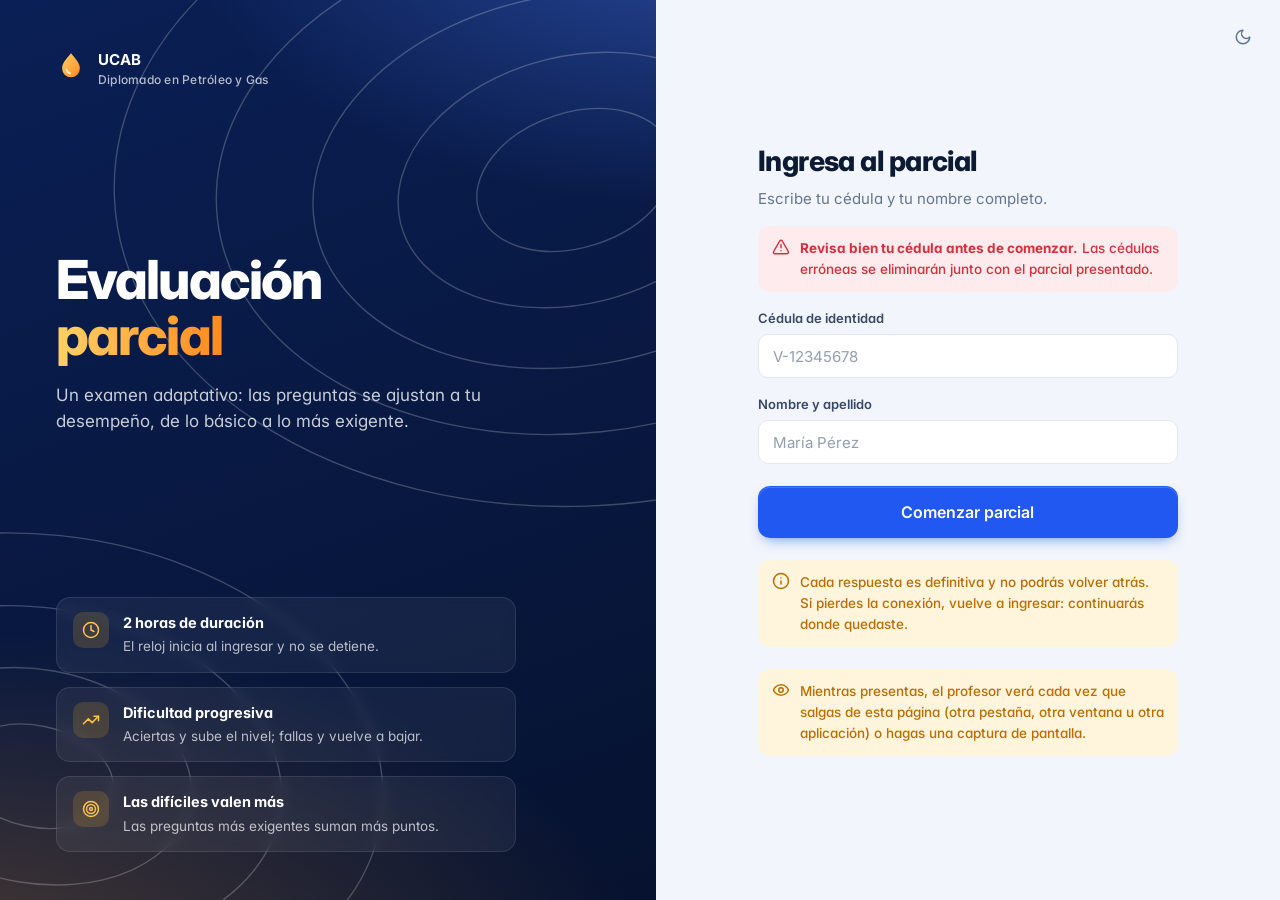
==== commit c52ddd5c: "Puntos al terminar y nivel oculto durante el examen Al entregar, el estudiante ve los puntos que obt" ====
--- a/index.html
+++ b/index.html
@@ -38,7 +38,7 @@
     <div class="feats">
       <div class="feat"><div class="ic" data-ic="clock"></div><div><b id="f-dur">2 horas de duración</b><span>El reloj inicia al ingresar y no se detiene.</span></div></div>
       <div class="feat"><div class="ic" data-ic="trend"></div><div><b>Dificultad progresiva</b><span>Aciertas y sube el nivel; fallas y vuelve a bajar.</span></div></div>
-      <div class="feat"><div class="ic" data-ic="target"></div><div><b>Las difíciles valen más</b><span>Cada pregunta indica su valor en puntos (1 a 5).</span></div></div>
+      <div class="feat"><div class="ic" data-ic="target"></div><div><b>Las difíciles valen más</b><span>Las preguntas más exigentes suman más puntos.</span></div></div>
     </div>
   </aside>
 
@@ -78,7 +78,6 @@
       <div class="qmeta">
         <span class="qnum" id="qnum">Pregunta 1 de 50</span>
         <span class="chip" id="tema"></span>
-        <span class="valor"><span class="dots" id="dots"></span><span id="peso"></span></span>
       </div>
       <h2 class="qtext" id="enun"></h2>
       <div class="opts" id="opts" role="radiogroup" aria-labelledby="enun"></div>
@@ -101,6 +100,7 @@
     <div class="done-ic" data-ic="check"></div>
     <h2 style="font-size:24px" id="fin-tit">Parcial entregado</h2>
     <p class="muted" id="fin-sub" style="margin-top:6px"></p>
+    <div class="finpts hide" id="fin-pts"><span>Tu puntaje</span><b id="fs-pts">0</b><small>puntos</small></div>
     <div class="finstats">
       <div><b id="fs-resp">0</b><span>preguntas respondidas</span></div>
       <div><b id="fs-hora">—</b><span>hora de entrega</span></div>
@@ -163,8 +163,6 @@
   $("prog-txt").textContent = `${r.respondidas} de ${r.total} respondidas`;
   $("bar").style.width = (r.respondidas / r.total) * 100 + "%";
   $("tema").textContent = qActual.tema || "General";
-  $("dots").innerHTML = [1, 2, 3, 4, 5].map((n) => `<i class="${n <= qActual.peso ? "on" : ""}"></i>`).join("");
-  $("peso").textContent = `${qActual.peso} ${qActual.peso === 1 ? "punto" : "puntos"}`;
   $("enun").textContent = qActual.enunciado;
   const cont = $("opts");
   cont.innerHTML = qActual.opciones.map((txt, i) => `
@@ -190,8 +188,10 @@
     entregado_por_profesor: "El profesor cerró tu parcial.",
     tiempo_agotado: "Se agotó el tiempo; las preguntas sin responder cuentan como 0.",
   };
-  // La nota no se muestra al estudiante: el servidor ni siquiera la envía.
+  // Se muestran los puntos obtenidos; la nota y el máximo no (el servidor no los envía).
   $("fin-sub").textContent = motivos[res.motivo] || "";
+  $("fin-pts").classList.toggle("hide", res.puntos == null);
+  $("fs-pts").textContent = res.puntos == null ? "" : String(Number(res.puntos));
   $("fs-resp").textContent = `${r.respondidas} / ${r.total}`;
   $("fs-hora").textContent = res.finalizado_en
     ? new Date(res.finalizado_en).toLocaleTimeString("es-VE", { hour: "2-digit", minute: "2-digit" }) : "—";
--- a/assets/student.css
+++ b/assets/student.css
@@ -56,10 +56,6 @@
 .qmeta { display: flex; align-items: center; gap: 10px; flex-wrap: wrap; }
 .qnum { font-size: 13px; font-weight: 700; color: var(--muted); text-transform: uppercase; letter-spacing: .08em; }
 .chip { font-size: 12.5px; font-weight: 600; padding: 4px 10px; border-radius: 99px; background: var(--line-2); color: var(--ink-2); }
-.valor { margin-left: auto; display: inline-flex; align-items: center; gap: 8px; font-size: 13px; font-weight: 600; color: var(--ink-2); }
-.dots { display: inline-flex; gap: 3px; }
-.dots i { width: 8px; height: 8px; border-radius: 50%; background: var(--line); }
-.dots i.on { background: var(--amber); box-shadow: 0 0 0 2px color-mix(in srgb, var(--amber) 22%, transparent); }
 .qtext { margin: 22px 0 26px; font-size: clamp(19px, 2.3vw, 24px); font-weight: 650; letter-spacing: -.015em; line-height: 1.4; white-space: pre-line; }
 .opts { display: grid; gap: 12px; }
 .opt {
@@ -101,6 +97,10 @@
 .done-ic svg.i { width: 38px; height: 38px; stroke-width: 2.6; }
 @keyframes popin { from { transform: scale(.6); opacity: 0; } }
 .note-fin { margin-top: 18px; padding: 12px 14px; border-radius: 12px; background: var(--brand-50); color: var(--brand); font-size: 14px; font-weight: 500; }
+.finpts { margin-top: 22px; padding: 20px 16px; border-radius: 14px; background: var(--brand-50); color: var(--brand); display: grid; justify-items: center; gap: 2px; }
+.finpts span { font-size: 13px; font-weight: 600; letter-spacing: .06em; text-transform: uppercase; }
+.finpts b { font-size: 44px; line-height: 1.1; font-weight: 800; font-variant-numeric: tabular-nums; }
+.finpts small { font-size: 14px; font-weight: 600; }
 .finstats { display: grid; grid-template-columns: 1fr 1fr; gap: 12px; margin-top: 22px; }
 .finstats div { padding: 14px; border-radius: 12px; background: var(--surface-2); border: 1px solid var(--line); }
 .finstats b { display: block; font-size: 22px; font-variant-numeric: tabular-nums; }
